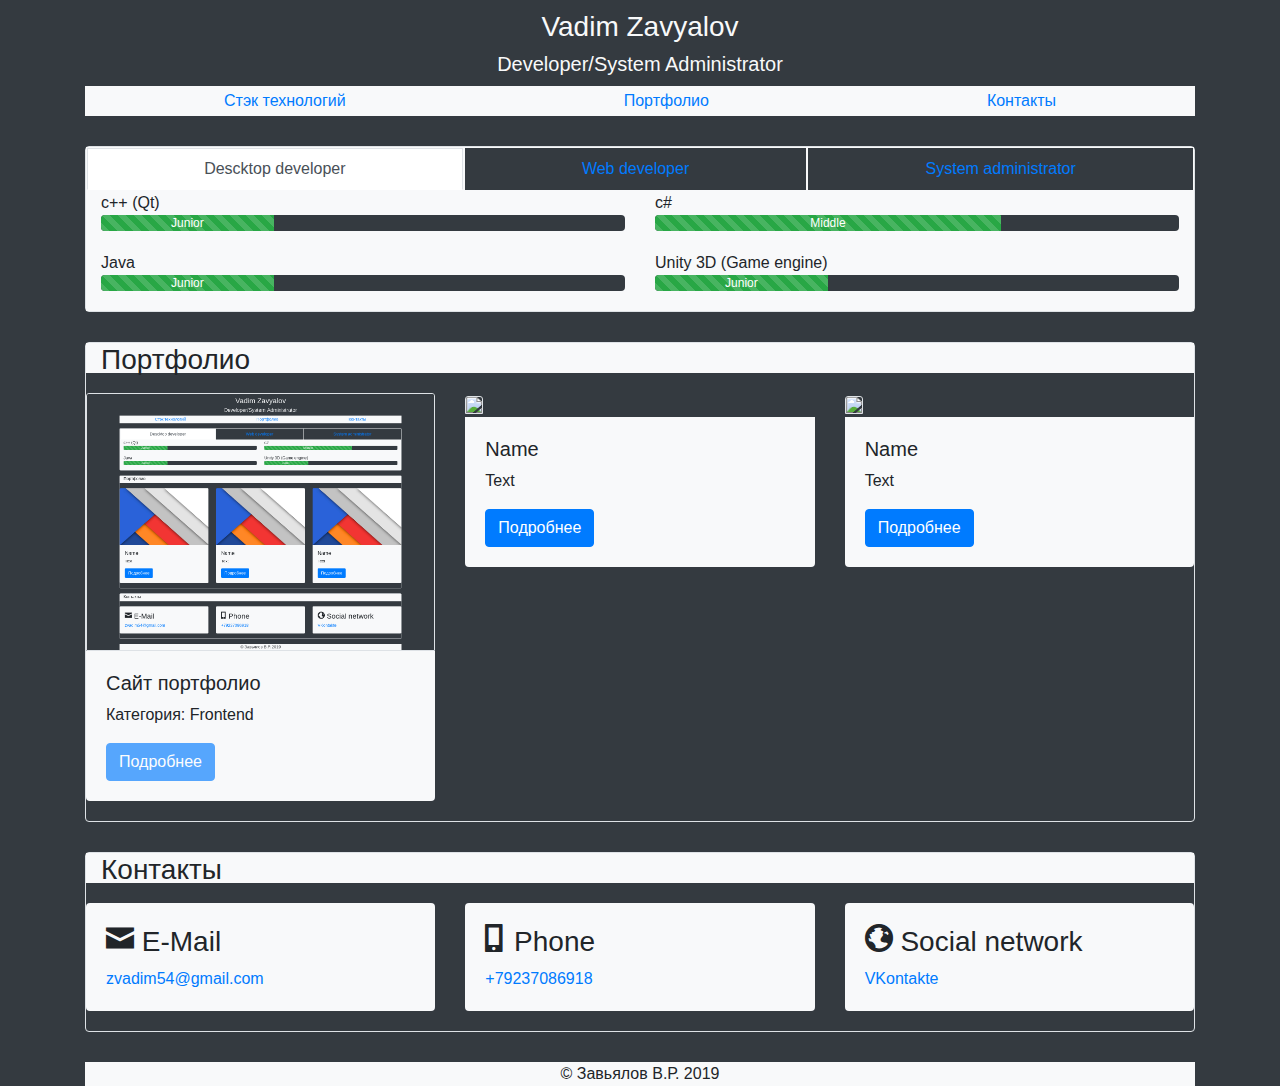
==== index.html @ 94c3cb3b "Fix button disabled" ====
<!DOCTYPE html>
<html>
<head>
	<title>Developer/System Administrator</title>

	<meta charset="utf-8">
	<link rel="stylesheet" type="text/css" href="css/bootstrap.min.css">
	<link rel="stylesheet" href="open-iconic/font/css/open-iconic-bootstrap.min.css">
</head>

<body class="bg-dark">
	<div  class="container">
		<div class="row justify-content-center"> <!-- header -->
			<header class="col-12">
				<div class="text-center text-light" style="margin-top: 10px; margin-bottom: 10px;">
					<h3>Vadim Zavyalov</h3>
					<h5>Developer/System Administrator</h5>
				</div>
			</header>
		</div>

		<nav class="nav nav-fill navbar-expand-lg navbar-light bg-light sticky-top" style="height: 30px;"> <!-- nav -->
			<button class="navbar-toggler col" type="button" data-toggle="collapse" data-target="#navbar" aria-controls="navbarNav" aria-expanded="false" aria-label="Toggle navigation" style="height: 30px;">
	    		<span class="navbar-toggler-icon"></span>
	    		Menu
	  		</button>
	  		<div id="navbar" class="collapse navbar-collapse bg-light rounded-bottom">
				<a class="nav-item nav-link" href="#stack">Стэк технологий</a>
				<a class="nav-item nav-link" href="#portfolio">Портфолио</a>
				<a class="nav-item nav-link" href="#contacts">Контакты</a>
			</div>
		</nav>

		<div id="stack" class="border rounded" style="margin-bottom: 30px; margin-top: 30px;"> <!-- stack -->
			<ul class="nav nav-tabs nav-fill" role="tablist">
				<li class="nav-item text-center border border-light">
					<a id="desctop-tab" class="nav-link active rounded-0" data-toggle="tab" role="tab" aria-controls="descktop" aria-selected="true" href="#descktop">Descktop developer</a>
				</li>

				<li class="nav-item text-center border border-light">
					<a id="web-tab" class="nav-link rounded-0" data-toggle="tab" role="tab" aria-controls="web" aria-selected="false" href="#web">Web developer</a>
				</li>

				<li class="nav-item text-center border border-light">
					<a id="system-tap" class="nav-link rounded-0" data-toggle="tab" role="tab" aria-controls="system" aria-selected="false" href="#system">System administrator</a>
				</li>
			</ul>
			<div class="col-12 tab-content bg-light">
				<div id="descktop" class="tab-pane fade show active" aria-labelledby="desctop-tab" role="tabpanel"> <!-- descktop developer-->
					<div class="row">
						<div class="col-lg-6 col-md-12" style="margin-bottom: 20px;">
							c++ (Qt)
							<div class="progress bg-dark">
								<div class="progress-bar progress-bar-striped bg-success" style="width: 33%;" aria-valuemin="0" aria-valuemax="100">
									Junior
								</div>
							</div>
						</div>

						<div class="col-lg-6 col-md-12" style="margin-bottom: 20px;"> 
							c#
							<div class="progress bg-dark">
								<div class="progress-bar progress-bar-striped bg-success" style="width: 66%;" aria-valuemin="0" aria-valuemax="100">
									Middle
								</div>
							</div>
						</div>

						<div class="col-lg-6 col-md-12" style="margin-bottom: 20px;">
							Java
							<div class="progress bg-dark">
								<div class="progress-bar progress-bar-striped bg-success" style="width: 33%;" aria-valuemin="0" aria-valuemax="100">
									Junior
								</div>
							</div>
						</div>

						<div class="col-lg-6 col-md-12" style="margin-bottom: 20px;">
							Unity 3D (Game engine)
							<div class="progress bg-dark">
								<div class="progress-bar progress-bar-striped bg-success" style="width: 33%;" aria-valuemin="0" aria-valuemax="100">
									Junior
								</div>
							</div>
						</div>
					</div>
				</div> 

				<div id="web" class="tab-pane fade" aria-labelledby="web-tab" role="tabpanel"> <!-- web developer-->
					<div class="row">
						<div class="col-lg-6 col-md-12">
							HTML
							<div class="progress bg-dark" style="margin-bottom: 20px;">
								<div class="progress-bar progress-bar-striped bg-success" style="width: 66%;" aria-valuemin="0" aria-valuemax="100">
									Middle
								</div>
							</div>
						</div>

						<div class="col-lg-6 col-md-12" style="margin-bottom: 20px;">
							CSS
							<div class="progress bg-dark">
								<div class="progress-bar progress-bar-striped bg-success" style="width: 66%;" aria-valuemin="0" aria-valuemax="100">
									Middle
								</div>
							</div>
						</div>

						<div class="col-lg-6 col-md-12" style="margin-bottom: 20px;">
							JavaScript
							<div class="progress bg-dark">
								<div class="progress-bar progress-bar-striped bg-success" style="width: 33%;" aria-valuemin="0" aria-valuemax="100">
									Junior
								</div>
							</div>
						</div>

						<div class="col-lg-6 col-md-12" style="margin-bottom: 20px;">
							PHP
							<div class="progress bg-dark">
								<div class="progress-bar progress-bar-striped bg-success" style="width: 66%;" aria-valuemin="0" aria-valuemax="100">
									Middle
								</div>
							</div>
						</div>

						<div class="col-lg-6 col-md-12" style="margin-bottom: 20px;">
							AJAX
							<div class="progress bg-dark">
								<div class="progress-bar progress-bar-striped bg-danger" style="width: 100%;" aria-valuemin="0" aria-valuemax="100">
									In the plans
								</div>
							</div>
						</div>
					</div>
				</div>

				<div id="system" class="tab-pane fade" aria-labelledby="system-tab" role="tabpanel"> <!-- system administrator-->
					<div class="row">
						<div class="col-lg-6 col-md-12" style="margin-bottom: 20px;">
							Linux
							<div class="progress bg-dark">
								<div class="progress-bar progress-bar-striped bg-success" style="width: 66%;" aria-valuemin="0" aria-valuemax="100">
									Middle
								</div>
							</div>
						</div>

						<div class="col-lg-6 col-md-12" style="margin-bottom: 20px;"> 
							Windows
							<div class="progress bg-dark">
								<div class="progress-bar progress-bar-striped bg-success" style="width: 66%;" aria-valuemin="0" aria-valuemax="100">
									Middle
								</div>
							</div>
						</div>

						<div class="col-lg-6 col-md-12" style="margin-bottom: 20px;"> 
							Apache
							<div class="progress bg-dark">
								<div class="progress-bar progress-bar-striped bg-success" style="width: 66%;" aria-valuemin="0" aria-valuemax="100">
									Middle
								</div>
							</div>
						</div>

						<div class="col-lg-6 col-md-12" style="margin-bottom: 20px;"> 
							SSH & SFTP
							<div class="progress bg-dark">
								<div class="progress-bar progress-bar-striped bg-success" style="width: 66%;" aria-valuemin="0" aria-valuemax="100">
									Middle
								</div>
							</div>
						</div>

						<div class="col-lg-6 col-md-12" style="margin-bottom: 20px;"> 
							Docker
							<div class="progress bg-dark">
								<div class="progress-bar progress-bar-striped bg-danger" style="width: 100%;" aria-valuemin="0" aria-valuemax="100">
									In the plans
								</div>
							</div>
						</div>

						<div class="col-lg-6 col-md-12" style="margin-bottom: 20px;"> 
							Virtual Machine (Linux)
							<div class="progress bg-dark">
								<div class="progress-bar progress-bar-striped bg-danger" style="width: 100%;" aria-valuemin="0" aria-valuemax="100">
									In the plans
								</div>
							</div>
						</div>
					</div>
				</div>
			</div>
		</div>

		<div id="portfolio" class="border rounded" style="margin-bottom: 30px; margin-top: 30px;"> <!-- portgolio -->
			<h3 class="col-12 bg-light" style="height: 30px; margin: 0px; margin-bottom: 20px;">Портфолио</h3>
			<div class="row">
				<div class="col-md-4 col-sm-12" style="margin-bottom: 20px;">  <!-- article -->
					<img class="card-img-top border" src="portfolio/thisSite/index.png">
					<div class="card-body rounded-bottom bg-light">
						<h5>Сайт портфолио</h5>
						<p>Категория: Frontend</p>
						<a class="btn btn-primary disabled" href="portfolio/thisSite/thisSite.html">Подробнее</a>
					</div>
				</div>

				<div class="col-md-4 col-sm-12" style="margin-bottom: 20px;">  <!-- article -->
					<img class="card-img-top border" src="https://img5.goodfon.ru/wallpaper/nbig/0/db/lines-design-art-fon-linii-fon-polosy.jpg">
					<div class="card-body rounded-bottom bg-light">
						<h5>Name</h5>
						<p>Text</p>
						<a class="btn btn-primary" href="#">Подробнее</a>
					</div>
				</div>

				<div class="col-md-4 col-sm-12" style="margin-bottom: 20px;">  <!-- article -->
					<img class="card-img-top border" src="https://img5.goodfon.ru/wallpaper/nbig/0/db/lines-design-art-fon-linii-fon-polosy.jpg">
					<div class="card-body rounded-bottom bg-light">
						<h5>Name</h5>
						<p>Text</p>
						<a class="btn btn-primary" href="#">Подробнее</a>
					</div>
				</div>
			</div>
		</div>

		<div id="contacts" class="border rounded" style="margin-bottom: 30px;"> <!-- contacts -->
			<h3 class="col-12 bg-light" style="height: 30px; margin: 0px; margin-bottom: 20px;">Контакты</h3>
			<div class="row">
				<div class="col-lg-4 col-md-6 col-sm-12" style="margin-bottom: 20px;">
					<div class="bg-light card-body rounded">
						<h3><span class="oi oi-envelope-closed"></span> E-Mail</h3>
						<a href="mailto:zvadim54@gmail.com">zvadim54@gmail.com</a>
					</div>
				</div>

				<div class="col-lg-4 col-md-6 col-sm-12" style="margin-bottom: 20px;">
					<div class="bg-light card-body rounded">
						<h3><span class="oi oi-phone"></span> Phone</h3>
						<a href="tel:+79237086918">+79237086918</a>
					</div>
				</div>

				<div class="col-lg-4 col-md-6 col-sm-12" style="margin-bottom: 20px;">
					<div class="bg-light card-body rounded">
						<h3><span class="oi oi-globe"></span> Social network</h3>
						<a href="https://vk.com/zvadim54" target="_blank">VKontakte</a>
					</div>
				</div>
			</div>
		</div>

		<footer class="footer">
			<div class="bg-light text-center">
				&copy Завьялов В.Р. 2019
			</div>
		</footer>
	</div>

	<script type="text/javascript" src="js/jquery-3.4.1.min.js"></script>
	<script type="text/javascript" src="js/popper.min.js"></script>
	<script type="text/javascript" src="js/bootstrap.min.js"></script>
</body>
</html>
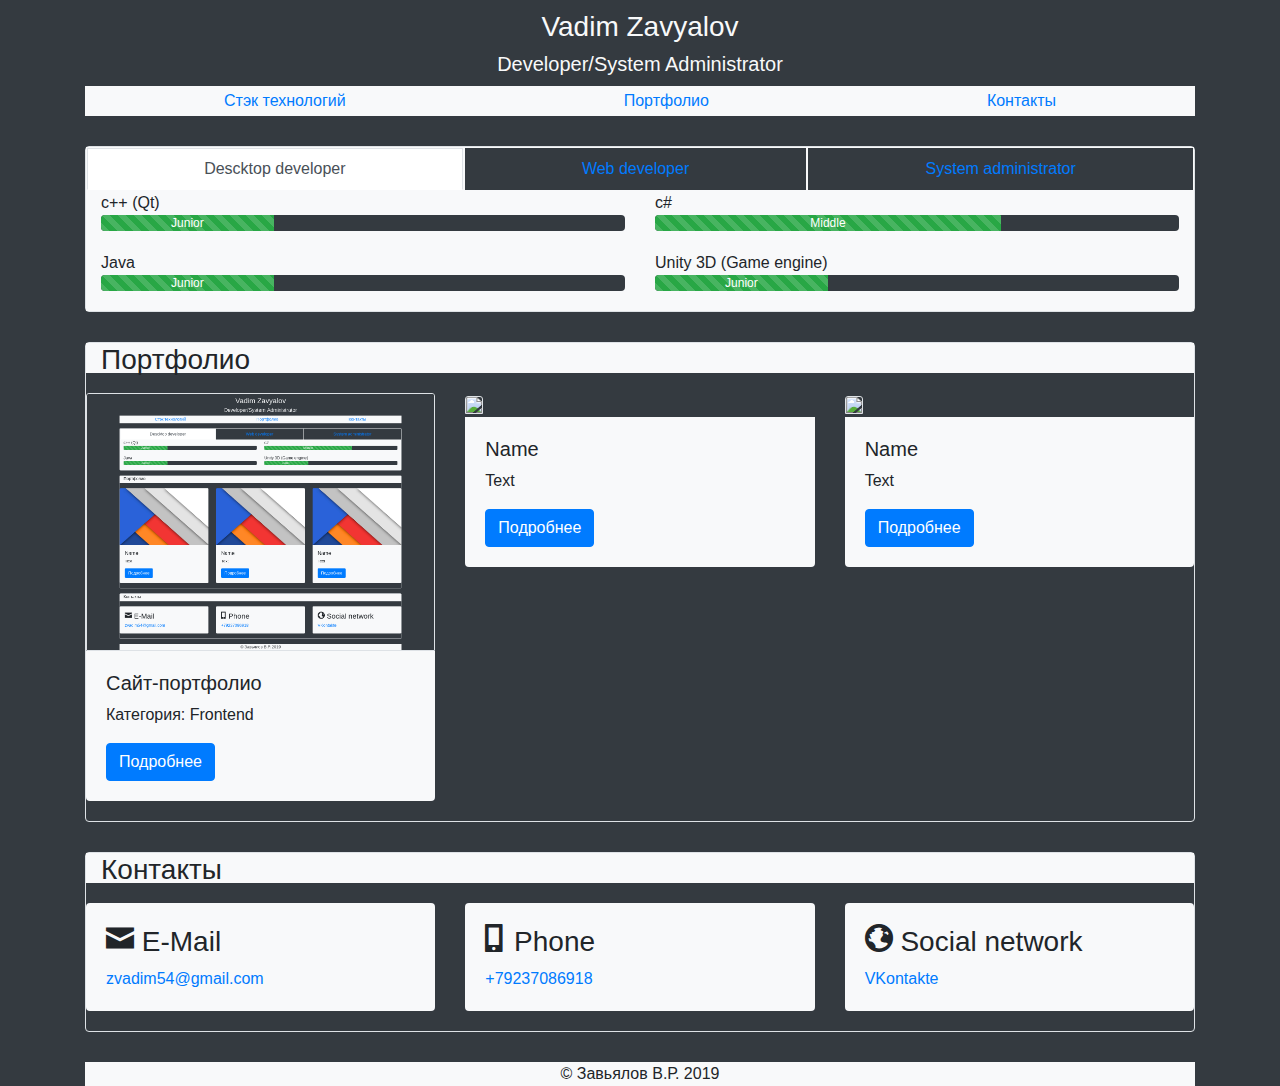
==== commit 6cc99b4f: "Fix link" ====
--- a/index.html
+++ b/index.html
@@ -201,9 +201,9 @@
 				<div class="col-md-4 col-sm-12" style="margin-bottom: 20px;">  <!-- article -->
 					<img class="card-img-top border" src="portfolio/thisSite/index.png">
 					<div class="card-body rounded-bottom bg-light">
-						<h5>Сайт портфолио</h5>
+						<h5>Сайт-портфолио</h5>
 						<p>Категория: Frontend</p>
-						<a class="btn btn-primary disabled" href="portfolio/thisSite/thisSite.html">Подробнее</a>
+						<a class="btn btn-primary" href="portfolio/thisSite/thisSite.html">Подробнее</a>
 					</div>
 				</div>
 
@@ -264,4 +264,4 @@
 	<script type="text/javascript" src="js/popper.min.js"></script>
 	<script type="text/javascript" src="js/bootstrap.min.js"></script>
 </body>
-</html>
+</html>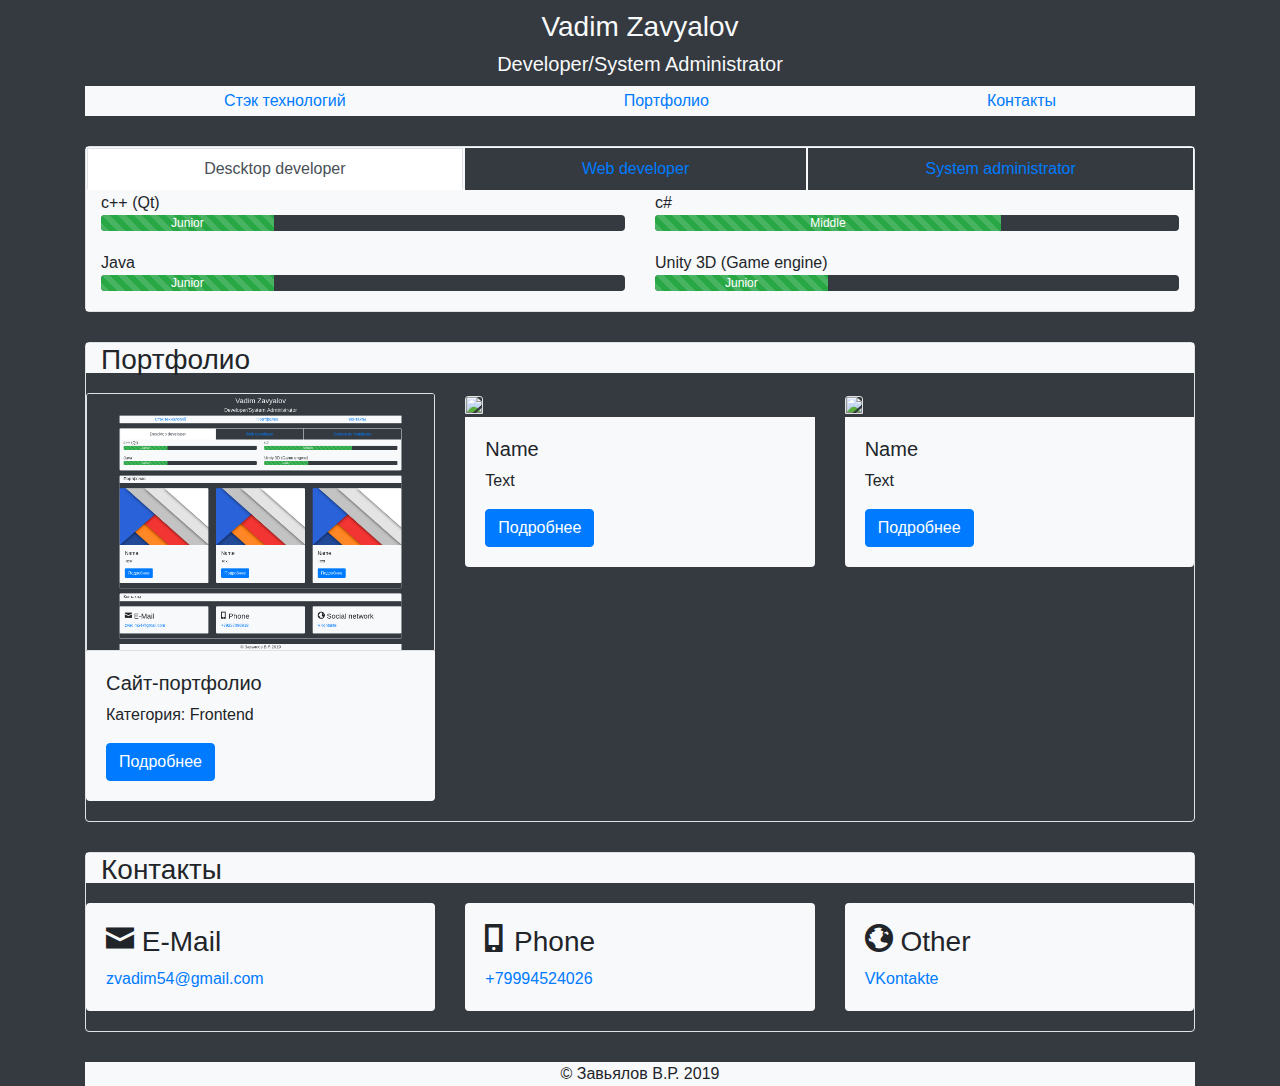
==== commit 16a83891: "Updated phone, added gtag" ====
--- a/index.html
+++ b/index.html
@@ -1,6 +1,16 @@
 <!DOCTYPE html>
 <html>
 <head>
+	<!-- Global site tag (gtag.js) - Google Analytics -->
+	<script async src="https://www.googletagmanager.com/gtag/js?id=UA-88251090-2"></script>
+	<script>
+	  window.dataLayer = window.dataLayer || [];
+	  function gtag(){dataLayer.push(arguments);}
+	  gtag('js', new Date());
+
+	  gtag('config', 'UA-88251090-2');
+	</script>
+
 	<title>Developer/System Administrator</title>
 
 	<meta charset="utf-8">
@@ -240,13 +250,13 @@
 				<div class="col-lg-4 col-md-6 col-sm-12" style="margin-bottom: 20px;">
 					<div class="bg-light card-body rounded">
 						<h3><span class="oi oi-phone"></span> Phone</h3>
-						<a href="tel:+79237086918">+79237086918</a>
+						<a href="tel:+79994524026">+79994524026</a>
 					</div>
 				</div>
 
 				<div class="col-lg-4 col-md-6 col-sm-12" style="margin-bottom: 20px;">
 					<div class="bg-light card-body rounded">
-						<h3><span class="oi oi-globe"></span> Social network</h3>
+						<h3><span class="oi oi-globe"></span> Other</h3>
 						<a href="https://vk.com/zvadim54" target="_blank">VKontakte</a>
 					</div>
 				</div>
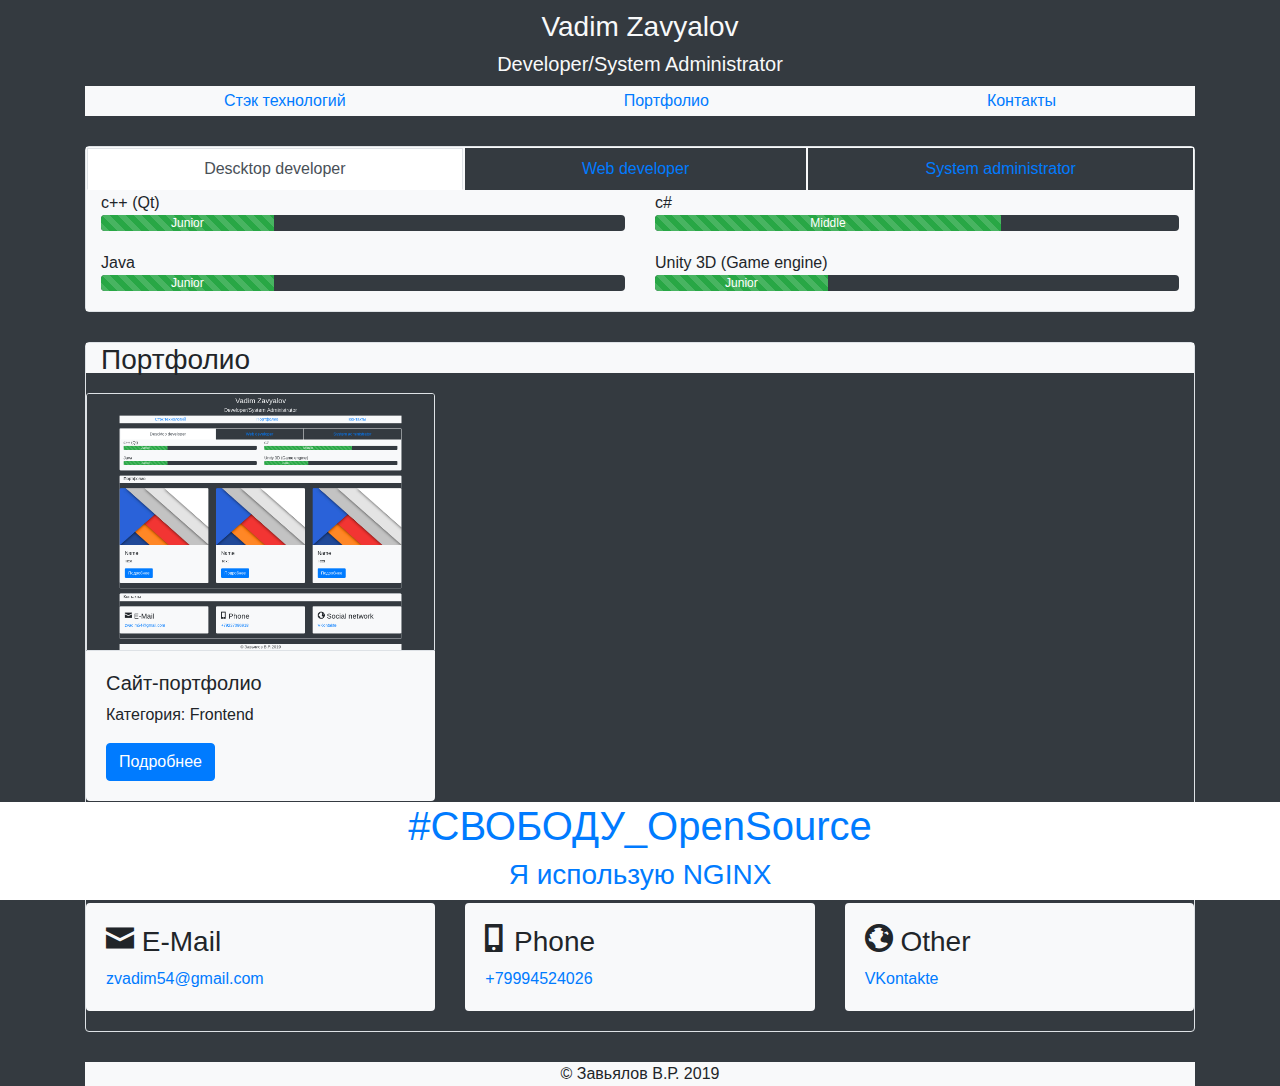
==== commit 9d48e0da: "Add files via upload" ====
--- a/index.html
+++ b/index.html
@@ -61,7 +61,7 @@
 						<div class="col-lg-6 col-md-12" style="margin-bottom: 20px;">
 							c++ (Qt)
 							<div class="progress bg-dark">
-								<div class="progress-bar progress-bar-striped bg-success" style="width: 33%;" aria-valuemin="0" aria-valuemax="100">
+								<div class="progress-bar progress-bar-striped bg-success" style="width: 33%;">
 									Junior
 								</div>
 							</div>
@@ -70,7 +70,7 @@
 						<div class="col-lg-6 col-md-12" style="margin-bottom: 20px;"> 
 							c#
 							<div class="progress bg-dark">
-								<div class="progress-bar progress-bar-striped bg-success" style="width: 66%;" aria-valuemin="0" aria-valuemax="100">
+								<div class="progress-bar progress-bar-striped bg-success" style="width: 66%;">
 									Middle
 								</div>
 							</div>
@@ -79,7 +79,7 @@
 						<div class="col-lg-6 col-md-12" style="margin-bottom: 20px;">
 							Java
 							<div class="progress bg-dark">
-								<div class="progress-bar progress-bar-striped bg-success" style="width: 33%;" aria-valuemin="0" aria-valuemax="100">
+								<div class="progress-bar progress-bar-striped bg-success" style="width: 33%;">
 									Junior
 								</div>
 							</div>
@@ -88,7 +88,7 @@
 						<div class="col-lg-6 col-md-12" style="margin-bottom: 20px;">
 							Unity 3D (Game engine)
 							<div class="progress bg-dark">
-								<div class="progress-bar progress-bar-striped bg-success" style="width: 33%;" aria-valuemin="0" aria-valuemax="100">
+								<div class="progress-bar progress-bar-striped bg-success" style="width: 33%;">
 									Junior
 								</div>
 							</div>
@@ -101,7 +101,7 @@
 						<div class="col-lg-6 col-md-12">
 							HTML
 							<div class="progress bg-dark" style="margin-bottom: 20px;">
-								<div class="progress-bar progress-bar-striped bg-success" style="width: 66%;" aria-valuemin="0" aria-valuemax="100">
+								<div class="progress-bar progress-bar-striped bg-success" style="width: 66%;">
 									Middle
 								</div>
 							</div>
@@ -110,8 +110,8 @@
 						<div class="col-lg-6 col-md-12" style="margin-bottom: 20px;">
 							CSS
 							<div class="progress bg-dark">
-								<div class="progress-bar progress-bar-striped bg-success" style="width: 66%;" aria-valuemin="0" aria-valuemax="100">
-									Middle
+								<div class="progress-bar progress-bar-striped bg-success" style="width: 33%;">
+									Junior
 								</div>
 							</div>
 						</div>
@@ -119,7 +119,7 @@
 						<div class="col-lg-6 col-md-12" style="margin-bottom: 20px;">
 							JavaScript
 							<div class="progress bg-dark">
-								<div class="progress-bar progress-bar-striped bg-success" style="width: 33%;" aria-valuemin="0" aria-valuemax="100">
+								<div class="progress-bar progress-bar-striped bg-success" style="width: 33%;">
 									Junior
 								</div>
 							</div>
@@ -128,7 +128,7 @@
 						<div class="col-lg-6 col-md-12" style="margin-bottom: 20px;">
 							PHP
 							<div class="progress bg-dark">
-								<div class="progress-bar progress-bar-striped bg-success" style="width: 66%;" aria-valuemin="0" aria-valuemax="100">
+								<div class="progress-bar progress-bar-striped bg-success" style="width: 66%;">
 									Middle
 								</div>
 							</div>
@@ -137,8 +137,17 @@
 						<div class="col-lg-6 col-md-12" style="margin-bottom: 20px;">
 							AJAX
 							<div class="progress bg-dark">
-								<div class="progress-bar progress-bar-striped bg-danger" style="width: 100%;" aria-valuemin="0" aria-valuemax="100">
-									In the plans
+								<div class="progress-bar progress-bar-striped bg-success" style="width: 33%;">
+									Junior
+								</div>
+							</div>
+						</div>
+
+						<div class="col-lg-6 col-md-12" style="margin-bottom: 20px;">
+							Golang
+							<div class="progress bg-dark">
+								<div class="progress-bar progress-bar-striped bg-success" style="width: 33%;">
+									Junior
 								</div>
 							</div>
 						</div>
@@ -150,7 +159,7 @@
 						<div class="col-lg-6 col-md-12" style="margin-bottom: 20px;">
 							Linux
 							<div class="progress bg-dark">
-								<div class="progress-bar progress-bar-striped bg-success" style="width: 66%;" aria-valuemin="0" aria-valuemax="100">
+								<div class="progress-bar progress-bar-striped bg-success" style="width: 66%;">
 									Middle
 								</div>
 							</div>
@@ -159,7 +168,7 @@
 						<div class="col-lg-6 col-md-12" style="margin-bottom: 20px;"> 
 							Windows
 							<div class="progress bg-dark">
-								<div class="progress-bar progress-bar-striped bg-success" style="width: 66%;" aria-valuemin="0" aria-valuemax="100">
+								<div class="progress-bar progress-bar-striped bg-success" style="width: 66%;">
 									Middle
 								</div>
 							</div>
@@ -168,8 +177,8 @@
 						<div class="col-lg-6 col-md-12" style="margin-bottom: 20px;"> 
 							Apache
 							<div class="progress bg-dark">
-								<div class="progress-bar progress-bar-striped bg-success" style="width: 66%;" aria-valuemin="0" aria-valuemax="100">
-									Middle
+								<div class="progress-bar progress-bar-striped bg-success" style="width: 33%;">
+									Junior
 								</div>
 							</div>
 						</div>
@@ -177,8 +186,8 @@
 						<div class="col-lg-6 col-md-12" style="margin-bottom: 20px;"> 
 							SSH & SFTP
 							<div class="progress bg-dark">
-								<div class="progress-bar progress-bar-striped bg-success" style="width: 66%;" aria-valuemin="0" aria-valuemax="100">
-									Middle
+								<div class="progress-bar progress-bar-striped bg-success" style="width: 33%;">
+									Junior
 								</div>
 							</div>
 						</div>
@@ -186,7 +195,7 @@
 						<div class="col-lg-6 col-md-12" style="margin-bottom: 20px;"> 
 							Docker
 							<div class="progress bg-dark">
-								<div class="progress-bar progress-bar-striped bg-danger" style="width: 100%;" aria-valuemin="0" aria-valuemax="100">
+								<div class="progress-bar progress-bar-striped bg-danger" style="width: 100%;">
 									In the plans
 								</div>
 							</div>
@@ -195,7 +204,7 @@
 						<div class="col-lg-6 col-md-12" style="margin-bottom: 20px;"> 
 							Virtual Machine (Linux)
 							<div class="progress bg-dark">
-								<div class="progress-bar progress-bar-striped bg-danger" style="width: 100%;" aria-valuemin="0" aria-valuemax="100">
+								<div class="progress-bar progress-bar-striped bg-danger" style="width: 100%;">
 									In the plans
 								</div>
 							</div>
@@ -216,24 +225,6 @@
 						<a class="btn btn-primary" href="portfolio/thisSite/thisSite.html">Подробнее</a>
 					</div>
 				</div>
-
-				<div class="col-md-4 col-sm-12" style="margin-bottom: 20px;">  <!-- article -->
-					<img class="card-img-top border" src="https://img5.goodfon.ru/wallpaper/nbig/0/db/lines-design-art-fon-linii-fon-polosy.jpg">
-					<div class="card-body rounded-bottom bg-light">
-						<h5>Name</h5>
-						<p>Text</p>
-						<a class="btn btn-primary" href="#">Подробнее</a>
-					</div>
-				</div>
-
-				<div class="col-md-4 col-sm-12" style="margin-bottom: 20px;">  <!-- article -->
-					<img class="card-img-top border" src="https://img5.goodfon.ru/wallpaper/nbig/0/db/lines-design-art-fon-linii-fon-polosy.jpg">
-					<div class="card-body rounded-bottom bg-light">
-						<h5>Name</h5>
-						<p>Text</p>
-						<a class="btn btn-primary" href="#">Подробнее</a>
-					</div>
-				</div>
 			</div>
 		</div>
 
@@ -270,6 +261,14 @@
 		</footer>
 	</div>
 
+
+	<div class="free_OpenSource col-12" style="position: fixed; bottom: 0; text-align: center; background: #FFF; line-height: 0;">
+		<a href="https://nginx.org/ru/" target="_black">
+			<h1>#СВОБОДУ_OpenSource</h1><br>
+			<h3>Я использую NGINX</h3>
+		</a>
+	</div>
+
 	<script type="text/javascript" src="js/jquery-3.4.1.min.js"></script>
 	<script type="text/javascript" src="js/popper.min.js"></script>
 	<script type="text/javascript" src="js/bootstrap.min.js"></script>
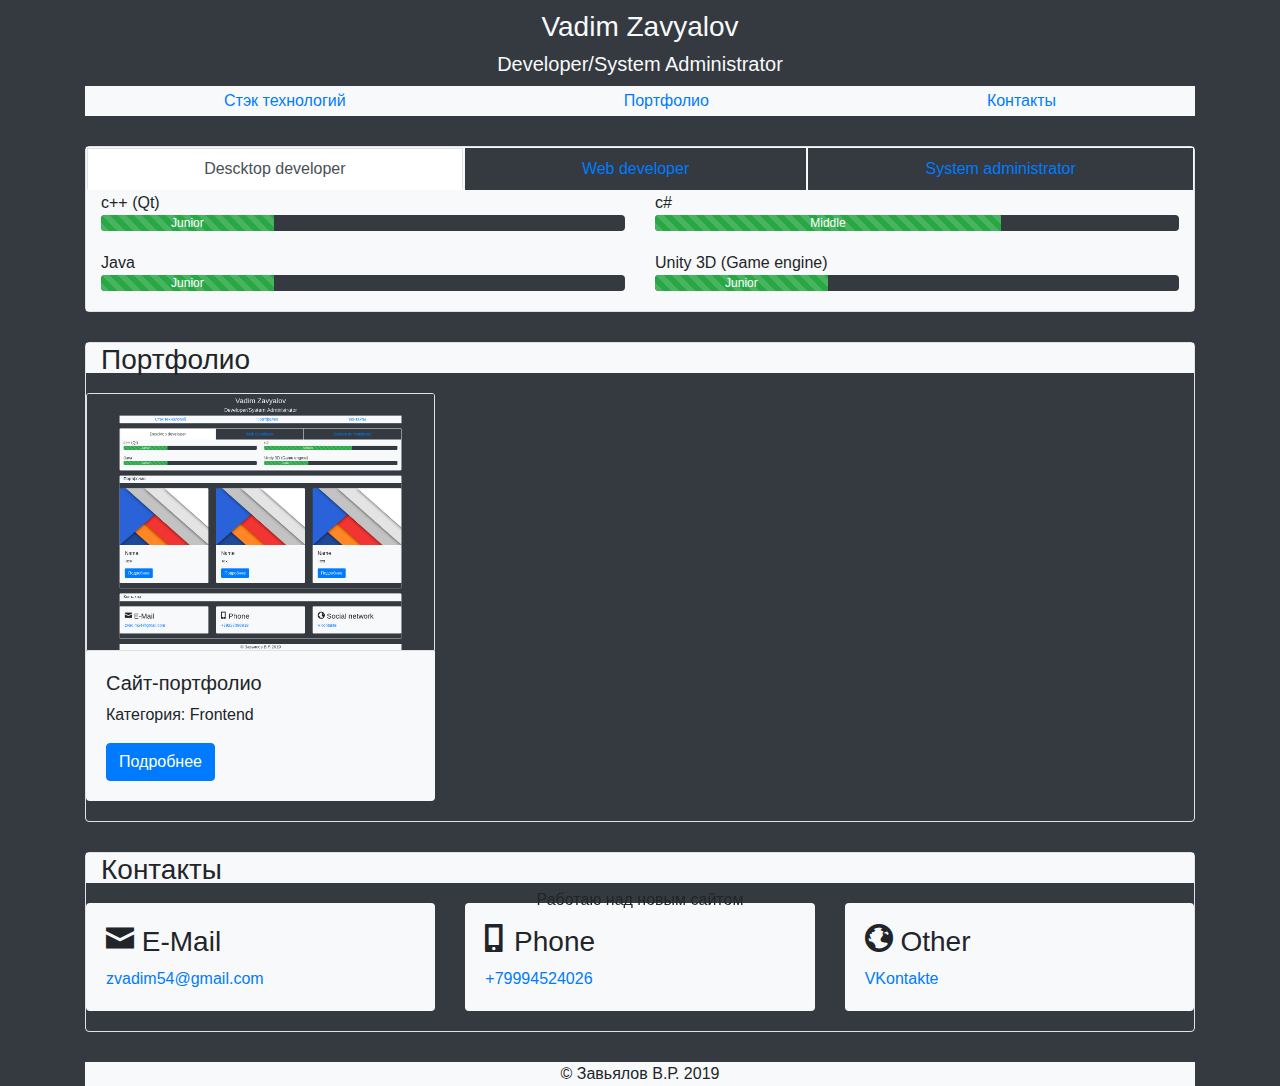
==== commit 10ed5942: "Update index.html" ====
--- a/index.html
+++ b/index.html
@@ -263,14 +263,11 @@
 
 
 	<div class="free_OpenSource col-12" style="position: fixed; bottom: 0; text-align: center; background: #FFF; line-height: 0;">
-		<a href="https://nginx.org/ru/" target="_black">
-			<h1>#СВОБОДУ_OpenSource</h1><br>
-			<h3>Я использую NGINX</h3>
-		</a>
+		Работаю над новым сайтом
 	</div>
 
 	<script type="text/javascript" src="js/jquery-3.4.1.min.js"></script>
 	<script type="text/javascript" src="js/popper.min.js"></script>
 	<script type="text/javascript" src="js/bootstrap.min.js"></script>
 </body>
-</html>+</html>
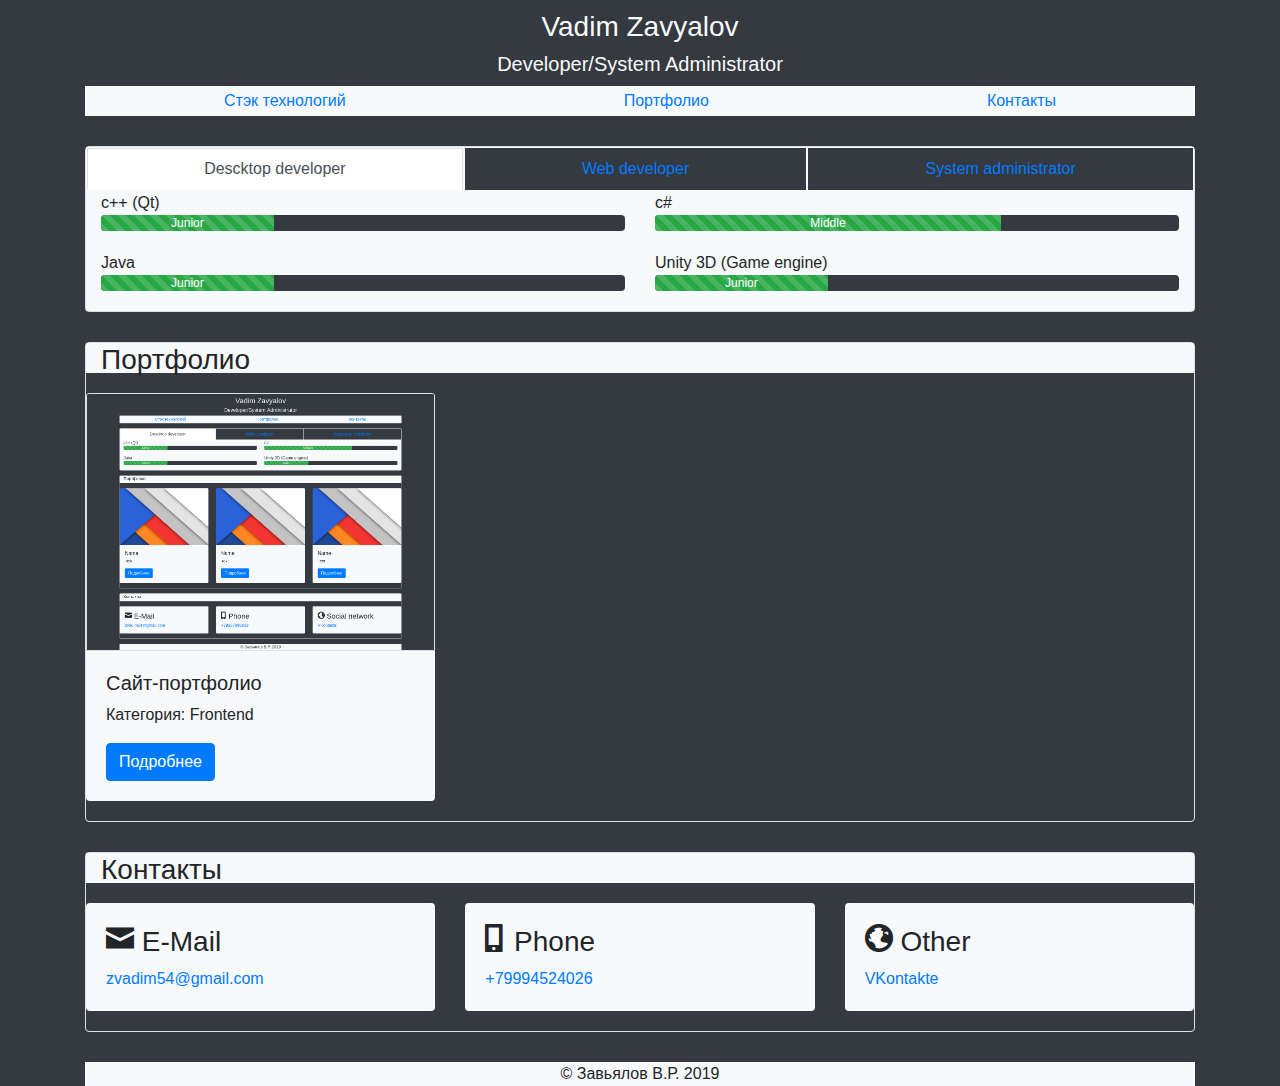
==== commit 20dafb25: "Update index.html" ====
--- a/index.html
+++ b/index.html
@@ -261,11 +261,6 @@
 		</footer>
 	</div>
 
-
-	<div class="free_OpenSource col-12" style="position: fixed; bottom: 0; text-align: center; background: #FFF; line-height: 0;">
-		Работаю над новым сайтом
-	</div>
-
 	<script type="text/javascript" src="js/jquery-3.4.1.min.js"></script>
 	<script type="text/javascript" src="js/popper.min.js"></script>
 	<script type="text/javascript" src="js/bootstrap.min.js"></script>
